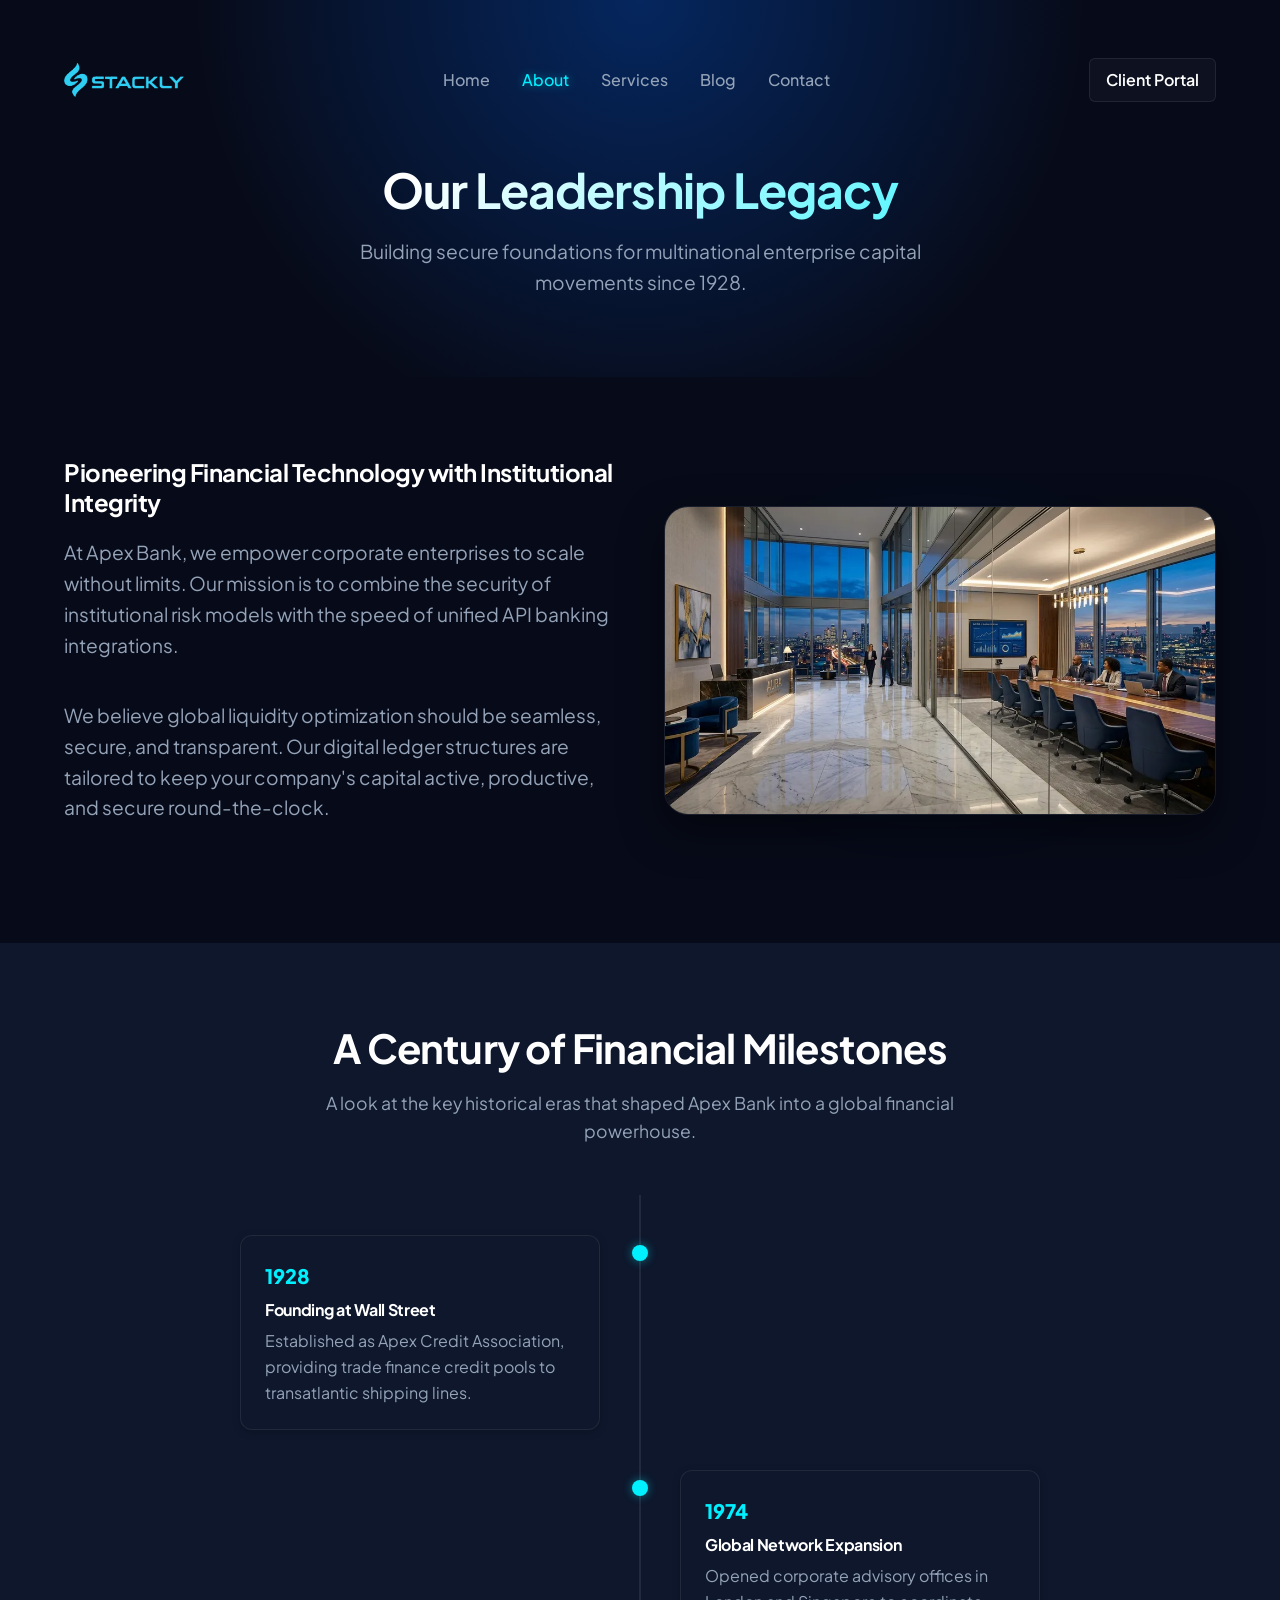
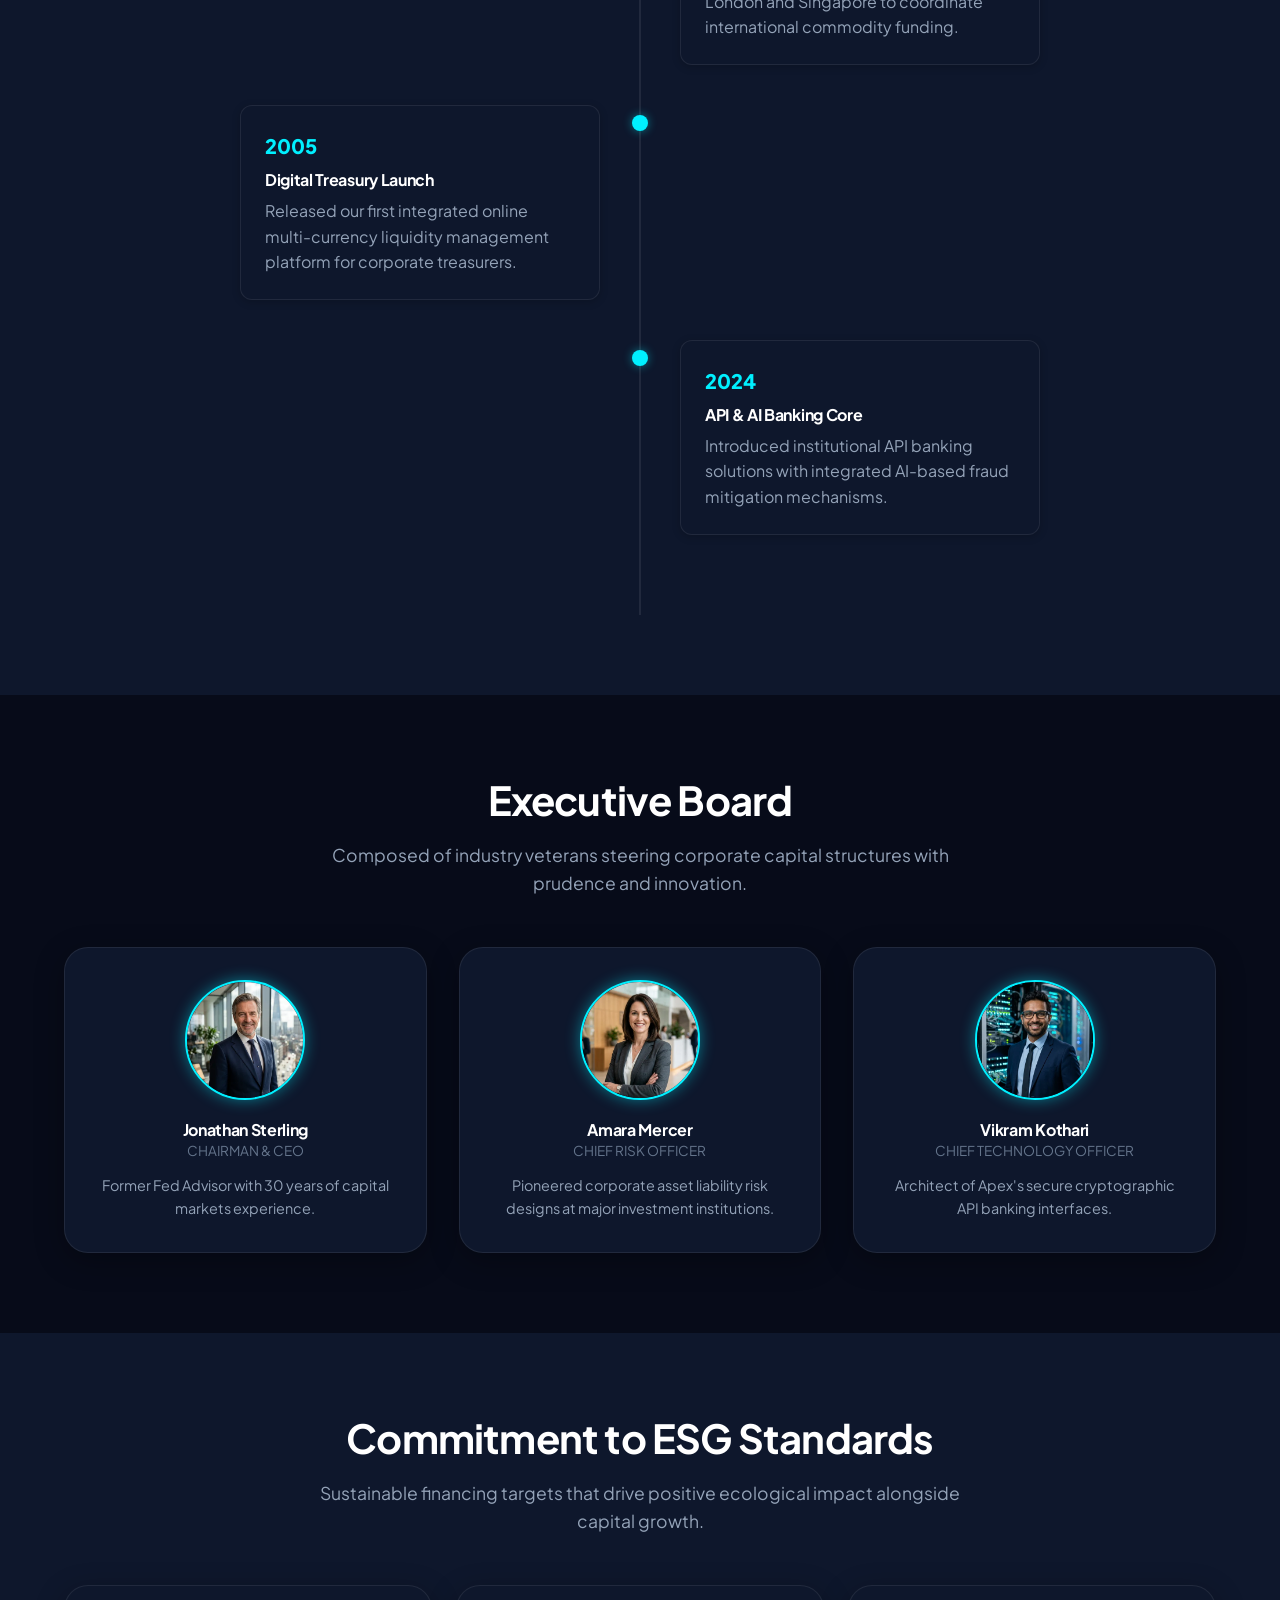
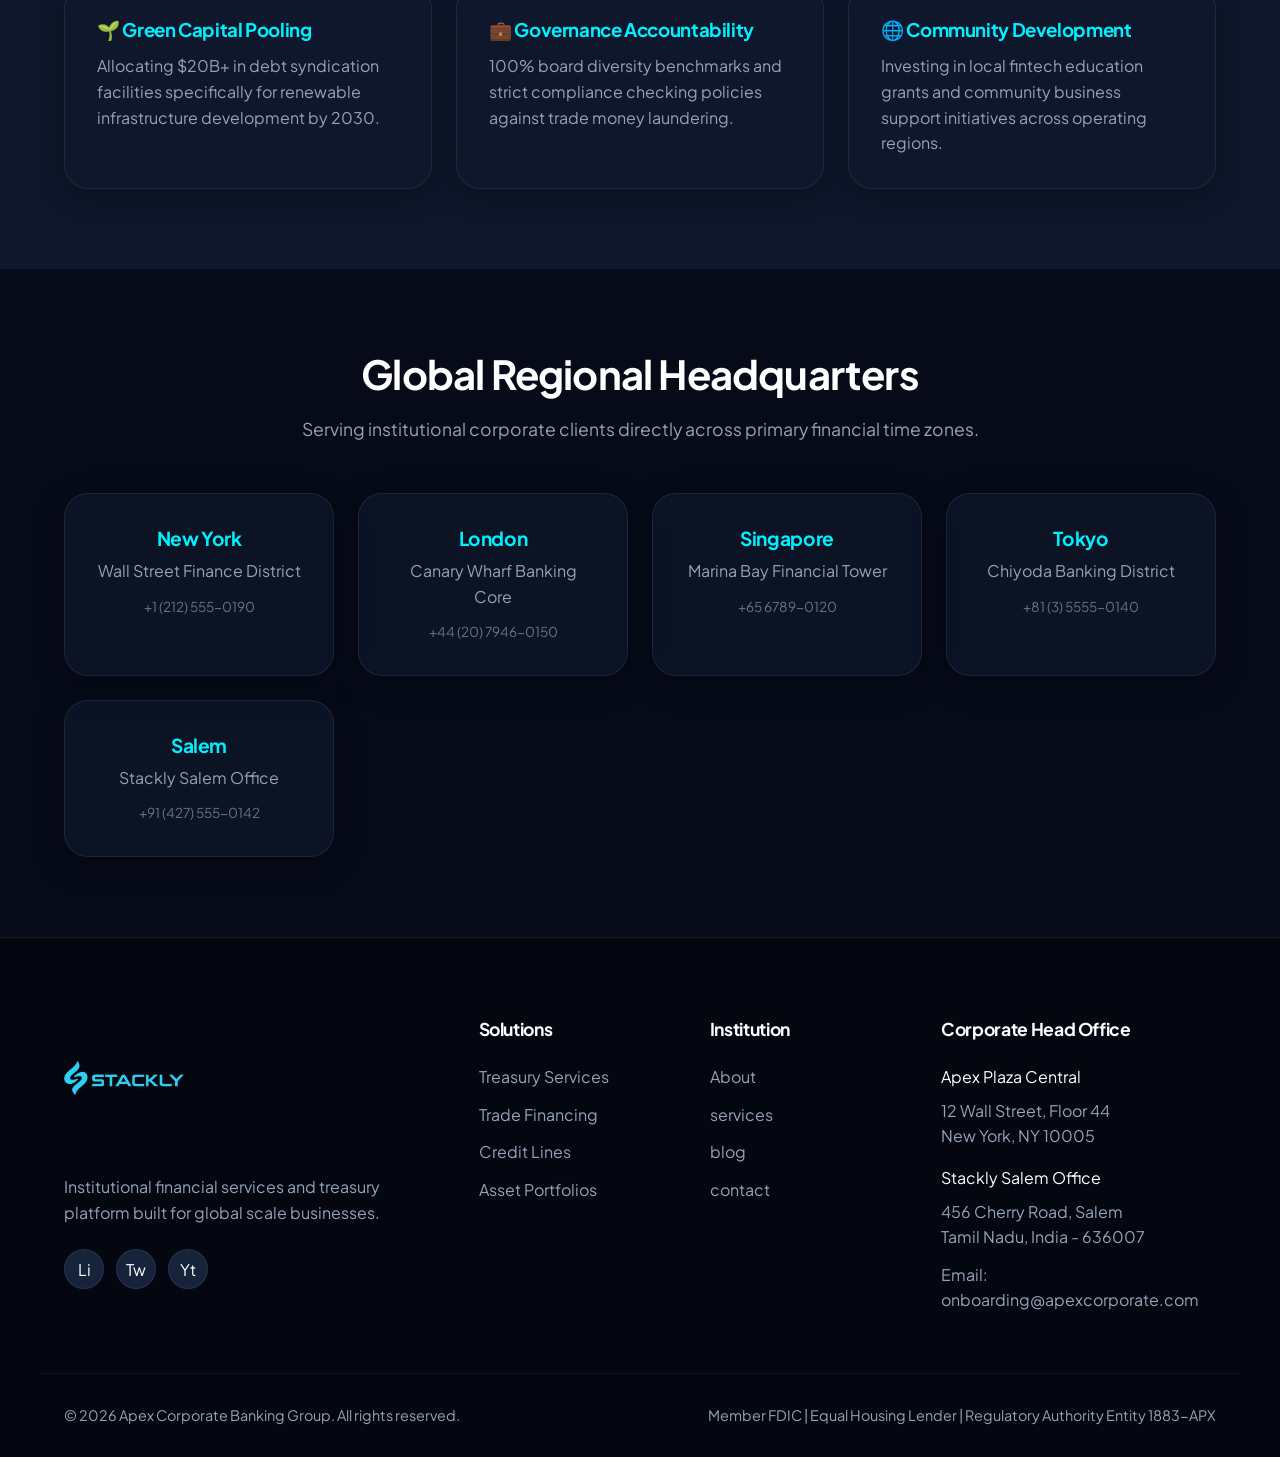
==== about.html @ f7f52f75 "Add files via upload" ====
<!DOCTYPE html>
<html lang="en">
<head>
  <meta charset="UTF-8">
  <meta name="viewport" content="width=device-width, initial-scale=1.0">
  <title>About Us | stackly Corporate Bank</title>
  <meta name="description" content="Learn about the leadership legacy, corporate values, global presence, and ESG initiatives of Apex Corporate Bank.">
  <link rel="stylesheet" href="style.css">
</head>
<body>

  <!-- Preloader Screen -->
  <div id="preloader" class="preloader">
    <div class="preloader-content">
      <img src="assets/logo.webp" alt="Apex Bank Logo" class="preloader-logo">
      <div class="preloader-spinner"></div>
    </div>
  </div>

  <!-- SECTION 1: Sticky Navigation -->
  <header class="header">
    <div class="container nav-wrapper">
      <a href="index.html" class="logo">
        <img src="assets/logo.webp" alt="Apex Bank Logo" class="logo-img">
      </a>
      
      <nav class="nav-links">
        <a href="index.html">Home</a>
        <a href="about.html" class="active">About</a>
        <a href="services.html">Services</a>
        <a href="blog.html">Blog</a>
        <a href="contact.html">Contact</a>
        <a href="login.html" class="mobile-client-portal">Client Portal</a>
      </nav>

      <div class="nav-actions">
        <a href="login.html" class="btn btn-secondary" style="padding: 8px 16px; border-radius: var(--radius-sm);">Client Portal</a>
        <div class="menu-toggle" id="mobile-toggle">
          <span></span>
          <span></span>
          <span></span>
        </div>
      </div>
    </div>
  </header>

  <!-- SECTION 2: Subpage Hero -->
  <section class="subpage-hero">
    <div class="container">
      <h1 class="gradient-text">Our Leadership Legacy</h1>
      <p>Building secure foundations for multinational enterprise capital movements since 1928.</p>
    </div>
  </section>

  <!-- SECTION 3: Mission & Vision -->
  <section class="section" id="about-mission">
    <div class="container hero-grid">
      <div class="hero-content">
        <h2>Pioneering Financial Technology with Institutional Integrity</h2>
        <p style="margin-top: 20px; color:var(--text-secondary)">At Apex Bank, we empower corporate enterprises to scale without limits. Our mission is to combine the security of institutional risk models with the speed of unified API banking integrations.</p>
        <p style="margin-top: 16px; color:var(--text-secondary)">We believe global liquidity optimization should be seamless, secure, and transparent. Our digital ledger structures are tailored to keep your company's capital active, productive, and secure round-the-clock.</p>
      </div>
      <div class="hero-image-wrapper">
        <img src="assets/images/office_hq.webp" alt="Executive corporate meeting room" width="600" height="337">
      </div>
    </div>
  </section>

  <!-- SECTION 4: Milestones Timeline -->
  <section class="section section-dark" id="about-timeline">
    <div class="container">
      <div class="section-header">
        <h2>A Century of Financial Milestones</h2>
        <p>A look at the key historical eras that shaped Apex Bank into a global financial powerhouse.</p>
      </div>
      <div class="timeline">
        <div class="timeline-item">
          <div class="timeline-dot"></div>
          <div class="timeline-card">
            <div class="timeline-year">1928</div>
            <h4>Founding at Wall Street</h4>
            <p style="color:var(--text-secondary); margin-top:8px;">Established as Apex Credit Association, providing trade finance credit pools to transatlantic shipping lines.</p>
          </div>
        </div>
        
        <div class="timeline-item">
          <div class="timeline-dot"></div>
          <div class="timeline-card">
            <div class="timeline-year">1974</div>
            <h4>Global Network Expansion</h4>
            <p style="color:var(--text-secondary); margin-top:8px;">Opened corporate advisory offices in London and Singapore to coordinate international commodity funding.</p>
          </div>
        </div>

        <div class="timeline-item">
          <div class="timeline-dot"></div>
          <div class="timeline-card">
            <div class="timeline-year">2005</div>
            <h4>Digital Treasury Launch</h4>
            <p style="color:var(--text-secondary); margin-top:8px;">Released our first integrated online multi-currency liquidity management platform for corporate treasurers.</p>
          </div>
        </div>

        <div class="timeline-item">
          <div class="timeline-dot"></div>
          <div class="timeline-card">
            <div class="timeline-year">2024</div>
            <h4>API & AI Banking Core</h4>
            <p style="color:var(--text-secondary); margin-top:8px;">Introduced institutional API banking solutions with integrated AI-based fraud mitigation mechanisms.</p>
          </div>
        </div>
      </div>
    </div>
  </section>

  <!-- SECTION 5: Executive Leadership Team Board -->
  <section class="section" id="about-board">
    <div class="container">
      <div class="section-header">
        <h2>Executive Board</h2>
        <p>Composed of industry veterans steering corporate capital structures with prudence and innovation.</p>
      </div>
      <div class="team-grid">
        <div class="card team-card">
          <img src="assets/images/team_js.webp" alt="Jonathan Sterling" class="team-photo">
          <h4 style="margin-top:12px;">Jonathan Sterling</h4>
          <p style="font-size:0.85rem; color:var(--text-muted); text-transform:uppercase;">Chairman & CEO</p>
          <p style="color:var(--text-secondary); font-size:0.9rem; margin-top:12px;">Former Fed Advisor with 30 years of capital markets experience.</p>
        </div>
        <div class="card team-card">
          <img src="assets/images/team_am.webp" alt="Amara Mercer" class="team-photo">
          <h4 style="margin-top:12px;">Amara Mercer</h4>
          <p style="font-size:0.85rem; color:var(--text-muted); text-transform:uppercase;">Chief Risk Officer</p>
          <p style="color:var(--text-secondary); font-size:0.9rem; margin-top:12px;">Pioneered corporate asset liability risk designs at major investment institutions.</p>
        </div>
        <div class="card team-card">
          <img src="assets/images/team_vk.webp" alt="Vikram Kothari" class="team-photo">
          <h4 style="margin-top:12px;">Vikram Kothari</h4>
          <p style="font-size:0.85rem; color:var(--text-muted); text-transform:uppercase;">Chief Technology Officer</p>
          <p style="color:var(--text-secondary); font-size:0.9rem; margin-top:12px;">Architect of Apex's secure cryptographic API banking interfaces.</p>
        </div>
      </div>
    </div>
  </section>

  <!-- SECTION 6: Environmental, Social, and Governance Commitment -->
  <section class="section section-dark" id="about-esg">
    <div class="container">
      <div class="section-header">
        <h2>Commitment to ESG Standards</h2>
        <p>Sustainable financing targets that drive positive ecological impact alongside capital growth.</p>
      </div>
      <div class="services-grid">
        <div class="card">
          <h3 style="margin-bottom:12px; color:var(--primary);">🌱 Green Capital Pooling</h3>
          <p style="color:var(--text-secondary)">Allocating $20B+ in debt syndication facilities specifically for renewable infrastructure development by 2030.</p>
        </div>
        <div class="card">
          <h3 style="margin-bottom:12px; color:var(--primary);">💼 Governance Accountability</h3>
          <p style="color:var(--text-secondary)">100% board diversity benchmarks and strict compliance checking policies against trade money laundering.</p>
        </div>
        <div class="card">
          <h3 style="margin-bottom:12px; color:var(--primary);">🌐 Community Development</h3>
          <p style="color:var(--text-secondary)">Investing in local fintech education grants and community business support initiatives across operating regions.</p>
        </div>
      </div>
    </div>
  </section>

  <!-- SECTION 7: Global Office Locations -->
  <section class="section" id="about-presence">
    <div class="container">
      <div class="section-header">
        <h2>Global Regional Headquarters</h2>
        <p>Serving institutional corporate clients directly across primary financial time zones.</p>
      </div>
      <div class="services-grid" style="grid-template-columns: repeat(auto-fit, minmax(220px, 1fr));">
        <div class="card glass" style="text-align:center;">
          <h4 style="color:var(--primary); font-size:1.2rem; margin-bottom:8px;">New York</h4>
          <p style="color:var(--text-secondary)">Wall Street Finance District</p>
          <p style="font-size:0.85rem; color:var(--text-muted); margin-top:12px;">+1 (212) 555-0190</p>
        </div>
        <div class="card glass" style="text-align:center;">
          <h4 style="color:var(--primary); font-size:1.2rem; margin-bottom:8px;">London</h4>
          <p style="color:var(--text-secondary)">Canary Wharf Banking Core</p>
          <p style="font-size:0.85rem; color:var(--text-muted); margin-top:12px;">+44 (20) 7946-0150</p>
        </div>
        <div class="card glass" style="text-align:center;">
          <h4 style="color:var(--primary); font-size:1.2rem; margin-bottom:8px;">Singapore</h4>
          <p style="color:var(--text-secondary)">Marina Bay Financial Tower</p>
          <p style="font-size:0.85rem; color:var(--text-muted); margin-top:12px;">+65 6789-0120</p>
        </div>
        <div class="card glass" style="text-align:center;">
          <h4 style="color:var(--primary); font-size:1.2rem; margin-bottom:8px;">Tokyo</h4>
          <p style="color:var(--text-secondary)">Chiyoda Banking District</p>
          <p style="font-size:0.85rem; color:var(--text-muted); margin-top:12px;">+81 (3) 5555-0140</p>
        </div>
        <div class="card glass" style="text-align:center;">
          <h4 style="color:var(--primary); font-size:1.2rem; margin-bottom:8px;">Salem</h4>
          <p style="color:var(--text-secondary)">Stackly Salem Office</p>
          <p style="font-size:0.85rem; color:var(--text-muted); margin-top:12px;">+91 (427) 555-0142</p>
        </div>
      </div>
    </div>
  </section>

  <!-- SECTION 8: Global Footer -->
  <footer class="footer">
    <div class="container footer-grid">
      <div class="footer-col">
        <a href="index.html" class="logo" style="margin-bottom: 20px; display: inline-flex;">
          <img src="assets/logo.webp" alt="Apex Bank Logo" class="logo-img">
        </a>
        <p class="footer-desc">Institutional financial services and treasury platform built for global scale businesses.</p>
        <div class="social-links">
          <a href="404.html" class="social-icon">Li</a>
          <a href="404.html" class="social-icon">Tw</a>
          <a href="404.html" class="social-icon">Yt</a>
        </div>
      </div>
      <div class="footer-col">
        <h4>Solutions</h4>
        <ul>
          <li><a href="404.html">Treasury Services</a></li>
          <li><a href="404.html">Trade Financing</a></li>
          <li><a href="404.html">Credit Lines</a></li>
          <li><a href="404.html">Asset Portfolios</a></li>
        </ul>
      </div>
      <div class="footer-col">
        <h4>Institution</h4>
        <ul>
          <li><a href="about.html">About </a></li>
          <li><a href="services.html">services</a></li>
          <li><a href="blog.html">blog</a></li>
          <li><a href="contact.html">contact</a></li>
        </ul>
      </div>
      <div class="footer-col">
        <h4>Corporate Head Office</h4>
        <p style="color:var(--text-primary); margin-bottom: 8px;">Apex Plaza Central</p>
        <p>12 Wall Street, Floor 44<br>New York, NY 10005</p>
        <p style="color:var(--text-primary); margin-top: 16px; margin-bottom: 8px;">Stackly Salem Office</p>
        <p>456 Cherry Road, Salem<br>Tamil Nadu, India - 636007</p>
        <p style="margin-top: 12px;">Email: onboarding@apexcorporate.com</p>
      </div>
    </div>
    <div class="container footer-bottom">
      <p>&copy; 2026 Apex Corporate Banking Group. All rights reserved.</p>
      <p>Member FDIC | Equal Housing Lender | Regulatory Authority Entity 1883-APX</p>
    </div>
  </footer>

  <script src="main.js"></script>
  <!-- Preloader Script -->
  <script>
    window.addEventListener('load', () => {
      setTimeout(() => {
        const preloader = document.getElementById('preloader');
        if (preloader) {
          preloader.classList.add('fade-out');
        }
      }, 1500);
    });
  </script>
</body>
</html>
---- style.css ----
@import url('https://fonts.googleapis.com/css2?family=Plus+Jakarta+Sans:wght@300;400;500;600;700;800&display=swap');

/* --- CSS Variables & Design Tokens --- */
:root {
  --bg-primary: #070b19;
  --bg-secondary: #0e172c;
  --bg-tertiary: #17223b;
  --primary: #00f0ff;
  --primary-glow: rgba(0, 240, 255, 0.45);
  --secondary: #0066ff;
  --secondary-glow: rgba(0, 102, 255, 0.3);
  --accent: #10b981; /* Emerald Green */
  --accent-red: #ef4444;
  --text-primary: #ffffff;
  --text-secondary: #94a3b8;
  --text-muted: #64748b;
  --glass-bg: rgba(14, 23, 44, 0.7);
  --glass-border: rgba(255, 255, 255, 0.08);
  --font-main: 'Plus Jakarta Sans', -apple-system, BlinkMacSystemFont, "Segoe UI", Roboto, sans-serif;
  --transition: all 0.3s cubic-bezier(0.4, 0, 0.2, 1);
  --shadow-sm: 0 2px 8px rgba(0,0,0,0.2);
  --shadow-md: 0 8px 30px rgba(0,0,0,0.3);
  --shadow-lg: 0 16px 40px rgba(0,0,0,0.5);
  --radius-sm: 6px;
  --radius-md: 12px;
  --radius-lg: 24px;
}

/* --- Base Styles & Reset --- */
* {
  margin: 0;
  padding: 0;
  box-sizing: border-box;
}

html {
  scroll-behavior: smooth;
  font-size: 16px;
  overflow-x: hidden;
  width: 100%;
}

body {
  font-family: var(--font-main);
  background-color: var(--bg-primary);
  color: var(--text-primary);
  line-height: 1.6;
  overflow-x: hidden;
  width: 100%;
}

a {
  color: inherit;
  text-decoration: none;
  transition: var(--transition);
}

button, input, select, textarea {
  font-family: inherit;
  font-size: inherit;
  border: none;
  outline: none;
  background: transparent;
}

img {
  max-width: 100%;
  height: auto;
  display: block;
}

/* --- Typography --- */
h1, h2, h3, h4, h5, h6 {
  font-weight: 700;
  line-height: 1.25;
  letter-spacing: -0.02em;
}

.gradient-text {
  background: linear-gradient(135deg, #ffffff 30%, var(--primary) 100%);
  -webkit-background-clip: text;
  -webkit-text-fill-color: transparent;
  background-clip: text;
}

.gradient-text-accent {
  background: linear-gradient(135deg, var(--primary) 0%, var(--secondary) 100%);
  -webkit-background-clip: text;
  -webkit-text-fill-color: transparent;
  background-clip: text;
}

/* --- Utility Classes --- */
.container {
  width: 100%;
  max-width: 1200px;
  margin: 0 auto;
  padding: 0 24px;
}

.section {
  padding: 80px 0;
  position: relative;
}

.section-dark {
  background-color: var(--bg-secondary);
}

.section-header {
  text-align: center;
  max-width: 700px;
  margin: 0 auto 50px auto;
}

.section-header h2 {
  font-size: 2.5rem;
  margin-bottom: 16px;
}

.section-header p {
  color: var(--text-secondary);
  font-size: 1.1rem;
}

.btn {
  display: inline-flex;
  align-items: center;
  justify-content: center;
  padding: 14px 28px;
  border-radius: var(--radius-md);
  font-weight: 600;
  cursor: pointer;
  transition: var(--transition);
  gap: 8px;
}

.btn-primary {
  background: linear-gradient(135deg, var(--primary) 0%, var(--secondary) 100%);
  color: #000000;
  font-weight: 700;
  box-shadow: 0 4px 20px var(--secondary-glow);
}

.btn-primary:hover {
  transform: translateY(-2px);
  box-shadow: 0 6px 25px var(--primary-glow);
  color: #000000;
}

.btn-secondary {
  border: 1px solid var(--glass-border);
  background-color: rgba(255,255,255,0.03);
  color: var(--text-primary);
}

.btn-secondary:hover {
  background-color: rgba(255,255,255,0.08);
  border-color: var(--primary);
  transform: translateY(-2px);
}

.card {
  background-color: var(--bg-secondary);
  border: 1px solid var(--glass-border);
  border-radius: var(--radius-lg);
  padding: 32px;
  box-shadow: var(--shadow-md);
  transition: var(--transition);
}

.card:hover {
  transform: translateY(-5px);
  border-color: rgba(0, 240, 255, 0.3);
  box-shadow: 0 12px 40px rgba(0, 240, 255, 0.05);
}

/* Glassmorphism block */
.glass {
  background: var(--glass-bg);
  backdrop-filter: blur(12px);
  -webkit-backdrop-filter: blur(12px);
  border: 1px solid var(--glass-border);
}

/* --- Header / Navigation --- */
.header {
  position: fixed;
  top: 0;
  left: 0;
  width: 100%;
  z-index: 1000;
  transition: var(--transition);
  padding: 20px 0;
}

.header.scrolled {
  padding: 12px 0;
  background: rgba(7, 11, 25, 0.85);
  backdrop-filter: blur(12px);
  -webkit-backdrop-filter: blur(12px);
  border-bottom: 1px solid var(--glass-border);
}

.header.scrolled .logo-img {
  width: 80px;
  height: 80px;
}

.nav-wrapper {
  display: flex;
  justify-content: space-between;
  align-items: center;
}

.logo {
  display: flex;
  align-items: center;
  gap: 8px;
  font-size: 1.5rem;
  font-weight: 800;
  color: var(--text-primary);
}

.logo span {
  color: var(--primary);
}

.logo-img {
  width: 120px;
  height: 120px;
  object-fit: contain;
  border-radius: 6px;
  transition: var(--transition);
}

.logo-icon {
  width: 32px;
  height: 32px;
  background: linear-gradient(135deg, var(--primary) 0%, var(--secondary) 100%);
  border-radius: 8px;
  position: relative;
}

.logo-icon::after {
  content: '';
  position: absolute;
  top: 8px;
  left: 8px;
  width: 16px;
  height: 16px;
  background-color: var(--bg-primary);
  border-radius: 4px;
}

.nav-links {
  display: flex;
  align-items: center;
  gap: 32px;
  list-style: none;
}

.nav-links a {
  font-weight: 500;
  color: var(--text-secondary);
}

.nav-links a:hover,
.nav-links a.active {
  color: var(--primary);
  text-shadow: 0 0 10px var(--primary-glow);
}

.nav-actions {
  display: flex;
  align-items: center;
  gap: 16px;
}

/* Mobile Menu Toggle */
.menu-toggle {
  display: none;
  flex-direction: column;
  gap: 6px;
  cursor: pointer;
  z-index: 1010;
}

.menu-toggle span {
  display: block;
  width: 28px;
  height: 2px;
  background-color: var(--text-primary);
  transition: var(--transition);
}

/* --- Hero Section --- */
.hero {
  min-height: 100vh;
  display: flex;
  align-items: center;
  padding-top: 120px;
  overflow: hidden;
}

.hero-grid {
  display: grid;
  grid-template-columns: 1fr 1fr;
  align-items: center;
  gap: 48px;
}

.hero-content h1 {
  font-size: 3.5rem;
  margin-bottom: 24px;
}

.hero-content p {
  font-size: 1.2rem;
  color: var(--text-secondary);
  margin-bottom: 40px;
}

.hero-actions {
  display: flex;
  gap: 16px;
}

.hero-image-wrapper {
  position: relative;
}

.hero-image-wrapper img {
  border-radius: var(--radius-lg);
  border: 1px solid var(--glass-border);
  box-shadow: var(--shadow-lg);
}

.hero-image-wrapper::before {
  content: '';
  position: absolute;
  width: 80%;
  height: 80%;
  background: radial-gradient(circle, var(--secondary-glow) 0%, transparent 70%);
  top: 10%;
  left: 10%;
  z-index: -1;
  filter: blur(40px);
}

/* --- Feature Grid / Sections --- */
.services-grid {
  display: grid;
  grid-template-columns: repeat(auto-fit, minmax(280px, 1fr));
  gap: 24px;
}

.service-card-icon {
  width: 56px;
  height: 56px;
  border-radius: var(--radius-md);
  background-color: rgba(0, 240, 255, 0.1);
  border: 1px solid rgba(0, 240, 255, 0.2);
  display: flex;
  align-items: center;
  justify-content: center;
  color: var(--primary);
  margin-bottom: 24px;
  font-size: 1.5rem;
}

.service-card h3 {
  font-size: 1.25rem;
  margin-bottom: 12px;
}

.service-card p {
  color: var(--text-secondary);
}

/* Stats Section */
.stats-grid {
  display: grid;
  grid-template-columns: repeat(4, 1fr);
  gap: 24px;
  text-align: center;
}

.stat-number {
  font-size: 3rem;
  font-weight: 800;
  color: var(--primary);
  margin-bottom: 8px;
  text-shadow: 0 0 20px var(--primary-glow);
}

.stat-label {
  color: var(--text-secondary);
  font-weight: 500;
}

/* Calculator Widget */
.calc-card {
  max-width: 600px;
  margin: 0 auto;
}

.calc-group {
  margin-bottom: 24px;
}

.calc-group label {
  display: block;
  margin-bottom: 8px;
  font-weight: 600;
  color: var(--text-secondary);
}

.calc-slider {
  width: 100%;
  height: 6px;
  background-color: var(--bg-tertiary);
  border-radius: 3px;
  outline: none;
  -webkit-appearance: none;
  accent-color: var(--primary);
}

.calc-input-row {
  display: flex;
  justify-content: space-between;
  align-items: center;
  margin-top: 10px;
}

.calc-val-box {
  background-color: var(--bg-tertiary);
  padding: 8px 16px;
  border-radius: var(--radius-sm);
  font-weight: 700;
  color: var(--primary);
  border: 1px solid var(--glass-border);
}

.calc-results {
  display: grid;
  grid-template-columns: 1fr 1fr;
  gap: 16px;
  background-color: var(--bg-tertiary);
  padding: 24px;
  border-radius: var(--radius-md);
  margin-top: 32px;
  border: 1px solid var(--glass-border);
}

.calc-res-title {
  color: var(--text-secondary);
  font-size: 0.9rem;
  margin-bottom: 4px;
}

.calc-res-value {
  font-size: 1.5rem;
  font-weight: 800;
  color: var(--accent);
}

/* FAQ Accordion */
.faq-list {
  max-width: 800px;
  margin: 0 auto;
  display: flex;
  flex-direction: column;
  gap: 16px;
}

.faq-item {
  border-radius: var(--radius-md);
  overflow: hidden;
}

.faq-question {
  display: flex;
  justify-content: space-between;
  align-items: center;
  padding: 24px;
  font-weight: 600;
  cursor: pointer;
  user-select: none;
}

.faq-answer {
  max-height: 0;
  overflow: hidden;
  transition: var(--transition);
  background-color: rgba(255, 255, 255, 0.01);
  padding: 0 24px;
}

.faq-answer p {
  padding-bottom: 24px;
  color: var(--text-secondary);
}

.faq-item.active .faq-question {
  color: var(--primary);
}

.faq-item.active .faq-answer {
  max-height: 200px; /* height limits handled cleanly */
}

.faq-icon {
  transition: var(--transition);
}

.faq-item.active .faq-icon {
  transform: rotate(180deg);
}

/* --- Timeline Section --- */
.timeline {
  position: relative;
  max-width: 800px;
  margin: 0 auto;
  padding: 40px 0;
}

.timeline::before {
  content: '';
  position: absolute;
  width: 2px;
  height: 100%;
  background: var(--glass-border);
  left: 50%;
  top: 0;
  transform: translateX(-50%);
}

.timeline-item {
  margin-bottom: 40px;
  position: relative;
  width: 50%;
  padding-right: 40px;
}

.timeline-item:nth-child(even) {
  left: 50%;
  padding-right: 0;
  padding-left: 40px;
}

.timeline-dot {
  width: 16px;
  height: 16px;
  border-radius: 50%;
  background: var(--primary);
  box-shadow: 0 0 10px var(--primary-glow);
  position: absolute;
  right: -8px;
  top: 10px;
  z-index: 2;
}

.timeline-item:nth-child(even) .timeline-dot {
  left: -8px;
  right: auto;
}

.timeline-card {
  background: var(--bg-secondary);
  border: 1px solid var(--glass-border);
  border-radius: var(--radius-md);
  padding: 24px;
  box-shadow: var(--shadow-sm);
}

.timeline-year {
  color: var(--primary);
  font-weight: 800;
  font-size: 1.25rem;
  margin-bottom: 8px;
}

/* --- Team & Partners --- */
.team-grid {
  display: grid;
  grid-template-columns: repeat(auto-fit, minmax(250px, 1fr));
  gap: 32px;
}

.team-card {
  text-align: center;
}

.team-photo {
  width: 120px;
  height: 120px;
  border-radius: 50%;
  margin: 0 auto 20px auto;
  border: 2px solid var(--primary);
  box-shadow: 0 0 15px var(--primary-glow);
  background-color: var(--bg-tertiary);
  display: flex;
  align-items: center;
  justify-content: center;
  font-size: 2rem;
  font-weight: 700;
  object-fit: cover;
}

/* Partner Grid */
.partner-grid {
  display: grid;
  grid-template-columns: repeat(auto-fit, minmax(180px, 1fr));
  gap: 32px;
  align-items: center;
  justify-items: center;
}

.partner-logo {
  font-size: 1.5rem;
  font-weight: 800;
  color: var(--text-muted);
  opacity: 0.6;
  transition: var(--transition);
}

.partner-logo:hover {
  opacity: 1;
  color: var(--primary);
  text-shadow: 0 0 10px var(--primary-glow);
}

/* --- Subpages Specific --- */
.subpage-hero {
  padding: 160px 0 80px 0;
  text-align: center;
  background: radial-gradient(circle at top, var(--secondary-glow) 0%, transparent 60%);
}

.subpage-hero h1 {
  font-size: 3rem;
  margin-bottom: 16px;
}

.subpage-hero p {
  color: var(--text-secondary);
  font-size: 1.2rem;
  max-width: 600px;
  margin: 0 auto;
}

/* Blog layouts */
.blog-filters {
  display: flex;
  justify-content: center;
  gap: 16px;
  margin-bottom: 40px;
  flex-wrap: wrap;
}

.filter-btn {
  padding: 10px 20px;
  border-radius: 30px;
  border: 1px solid var(--glass-border);
  color: var(--text-secondary);
  cursor: pointer;
  transition: var(--transition);
}

.filter-btn.active, .filter-btn:hover {
  background-color: var(--primary);
  color: #000000;
  border-color: var(--primary);
  font-weight: 600;
}

.blog-grid {
  display: grid;
  grid-template-columns: repeat(auto-fit, minmax(320px, 1fr));
  gap: 32px;
}

.blog-card-image {
  height: 200px;
  background-size: cover;
  background-position: center;
  border-top-left-radius: var(--radius-lg);
  border-top-right-radius: var(--radius-lg);
  margin: -32px -32px 24px -32px;
  border-bottom: 1px solid var(--glass-border);
}

.blog-card-meta {
  display: flex;
  gap: 16px;
  color: var(--text-muted);
  font-size: 0.85rem;
  margin-bottom: 12px;
}

.blog-card h3 {
  font-size: 1.4rem;
  margin-bottom: 12px;
  line-height: 1.3;
}

.blog-card p {
  color: var(--text-secondary);
  margin-bottom: 20px;
}

/* Form Styles */
.form-group {
  margin-bottom: 20px;
}

.form-group label {
  display: block;
  margin-bottom: 8px;
  font-weight: 600;
  color: var(--text-secondary);
}

.form-control {
  width: 100%;
  padding: 14px 20px;
  background-color: var(--bg-tertiary);
  border: 1px solid var(--glass-border);
  border-radius: var(--radius-md);
  color: var(--text-primary);
  transition: var(--transition);
}

.form-control:focus {
  border-color: var(--primary);
  box-shadow: 0 0 10px var(--primary-glow);
}

.form-row {
  display: grid;
  grid-template-columns: 1fr 1fr;
  gap: 20px;
}

/* Authentication Page Styles */
.auth-wrapper {
  min-height: 100vh;
  display: flex;
  align-items: center;
  justify-content: center;
  padding: 40px 20px;
  background: radial-gradient(circle at center, var(--secondary-glow) 0%, transparent 70%);
}

.auth-container {
  width: 100%;
  max-width: 480px;
}

.auth-logo {
  text-align: center;
  margin-bottom: 32px;
}

.auth-card {
  padding: 40px;
}

.auth-title {
  font-size: 1.8rem;
  text-align: center;
  margin-bottom: 8px;
}

.auth-subtitle {
  text-align: center;
  color: var(--text-secondary);
  margin-bottom: 32px;
}

.auth-footer {
  text-align: center;
  margin-top: 24px;
  color: var(--text-secondary);
}

.auth-footer a {
  color: var(--primary);
  font-weight: 600;
}

.role-selector {
  display: grid;
  grid-template-columns: 1fr 1fr;
  gap: 16px;
  margin-bottom: 24px;
}

.role-option {
  position: relative;
  cursor: pointer;
}

.role-option input {
  position: absolute;
  opacity: 0;
}

.role-box {
  border: 1px solid var(--glass-border);
  background-color: var(--bg-tertiary);
  padding: 16px;
  border-radius: var(--radius-md);
  text-align: center;
  font-weight: 600;
  transition: var(--transition);
  color: var(--text-secondary);
}

.role-option input:checked + .role-box {
  border-color: var(--primary);
  color: var(--primary);
  background-color: rgba(0, 240, 255, 0.05);
  box-shadow: 0 0 15px rgba(0, 240, 255, 0.15);
}

/* --- Footer --- */
.footer {
  background-color: #040710;
  border-top: 1px solid var(--glass-border);
  padding: 80px 0 30px 0;
  color: var(--text-secondary);
}

.footer-grid {
  display: grid;
  grid-template-columns: 2fr 1fr 1fr 1.5fr;
  gap: 48px;
  margin-bottom: 60px;
}

.footer-col h4 {
  color: var(--text-primary);
  font-size: 1.1rem;
  margin-bottom: 24px;
}

.footer-col ul {
  list-style: none;
  display: flex;
  flex-direction: column;
  gap: 12px;
}

.footer-col ul a:hover {
  color: var(--primary);
  padding-left: 4px;
}

.footer-desc {
  margin: 16px 0 24px 0;
  max-width: 320px;
}

.social-links {
  display: flex;
  gap: 12px;
}

.social-icon {
  width: 40px;
  height: 40px;
  border-radius: 50%;
  background-color: var(--bg-tertiary);
  border: 1px solid var(--glass-border);
  display: flex;
  align-items: center;
  justify-content: center;
  color: var(--text-primary);
}

.social-icon:hover {
  background-color: var(--primary);
  color: #000000;
  border-color: var(--primary);
}

.footer-bottom {
  border-top: 1px solid rgba(255,255,255,0.05);
  padding-top: 30px;
  display: flex;
  justify-content: space-between;
  align-items: center;
  font-size: 0.9rem;
}

/* --- Preloader --- */
.preloader {
  position: fixed;
  top: 0;
  left: 0;
  width: 100%;
  height: 100vh;
  background-color: var(--bg-primary);
  display: flex;
  justify-content: center;
  align-items: center;
  z-index: 9999;
  transition: opacity 0.5s ease, visibility 0.5s ease;
  opacity: 1;
  visibility: visible;
}

.preloader.fade-out {
  opacity: 0;
  visibility: hidden;
}

.preloader-content {
  display: flex;
  flex-direction: column;
  align-items: center;
  gap: 20px;
}

.preloader-logo {
  width: 120px;
  height: auto;
  animation: pulse-animation 1.5s infinite ease-in-out;
}

.preloader-spinner {
  width: 40px;
  height: 40px;
  border: 3px solid rgba(0, 240, 255, 0.1);
  border-radius: 50%;
  border-top-color: var(--primary);
  animation: spin-animation 1s linear infinite;
}

@keyframes spin-animation {
  to { transform: rotate(360deg); }
}

@keyframes pulse-animation {
  0%, 100% { transform: scale(1); opacity: 0.8; }
  50% { transform: scale(1.1); opacity: 1; }
}

/* Hide mobile client portal by default on desktop */
.mobile-client-portal {
  display: none;
}

/* --- Responsive Media Queries (Starting from 320px) --- */

/* 320px to 480px (Small Mobile) */
@media screen and (max-width: 480px) {
  html {
    font-size: 14px;
  }
  
  .container {
    padding: 0 16px;
  }
  
  .section {
    padding: 50px 0;
  }

  .section-header h2 {
    font-size: 1.8rem;
  }

  .hero {
    padding-top: 100px;
    min-height: auto;
  }

  .hero-grid {
    grid-template-columns: 1fr;
    gap: 32px;
  }

  .hero-content h1 {
    font-size: 1.8rem;
    text-align: center;
  }

  .hero-content p {
    font-size: 1.05rem;
    text-align: center;
    margin-bottom: 24px;
  }

  .hero-actions {
    flex-direction: column;
    width: 100%;
  }

  .hero-actions .btn {
    width: 100%;
  }

  .stats-grid {
    grid-template-columns: 1fr;
    gap: 20px;
  }

  .stat-number {
    font-size: 2.5rem;
  }

  .form-row {
    grid-template-columns: 1fr;
    gap: 0;
  }

  .calc-results {
    grid-template-columns: 1fr;
    gap: 16px;
    text-align: center;
  }

  .timeline::before {
    left: 20px;
  }

  .timeline-item {
    width: 100%;
    padding-left: 45px;
    padding-right: 0;
  }

  .timeline-item:nth-child(even) {
    left: 0;
    padding-left: 45px;
  }

  .timeline-dot {
    left: 12px;
    right: auto;
  }

  .footer-grid {
    grid-template-columns: 1fr;
    gap: 32px;
  }

  .footer-bottom {
    flex-direction: column;
    gap: 16px;
    text-align: center;
  }

  .auth-card {
    padding: 24px 16px;
  }
}

/* 481px to 768px (Tablets / Large Mobile) */
@media screen and (max-width: 768px) {
  /* Navigation Mobile Responsive Menu */
  .nav-links {
    position: fixed;
    top: 0;
    right: -100%;
    width: 280px;
    height: 100vh;
    background-color: var(--bg-secondary);
    border-left: 1px solid var(--glass-border);
    flex-direction: column;
    justify-content: center;
    gap: 30px;
    transition: var(--transition);
    z-index: 1005;
  }

  .nav-links.active {
    right: 0;
  }

  .menu-toggle {
    display: flex;
  }

  /* Hamburger transform when menu is active */
  .menu-toggle.active span:nth-child(1) {
    transform: rotate(45deg) translate(6px, 6px);
  }
  .menu-toggle.active span:nth-child(2) {
    opacity: 0;
  }
  .menu-toggle.active span:nth-child(3) {
    transform: rotate(-45deg) translate(5px, -5px);
  }

  .logo-img {
    width: 80px;
    height: 80px;
  }

  .nav-actions {
    margin-right: 0;
  }

  .nav-actions .btn {
    display: none;
  }

  .mobile-client-portal {
    display: inline-block;
    padding: 12px 24px;
    border-radius: var(--radius-sm);
    background: linear-gradient(135deg, var(--primary) 0%, var(--secondary) 100%);
    color: #000000 !important;
    font-weight: 700;
    text-align: center;
    box-shadow: 0 4px 15px var(--secondary-glow);
    margin-top: 10px;
  }

  .hero-grid {
    grid-template-columns: 1fr;
  }

  .hero-content {
    text-align: center;
  }

  .hero-actions {
    justify-content: center;
  }

  .stats-grid {
    grid-template-columns: repeat(2, 1fr);
  }

  .footer-grid {
    grid-template-columns: 1fr;
    gap: 40px;
    text-align: center;
  }

  .footer-col {
    display: flex;
    flex-direction: column;
    align-items: center;
  }

  .footer-col .logo {
    justify-content: center;
  }

  .social-links {
    justify-content: center;
  }
  
  .footer-bottom {
    flex-direction: column;
    gap: 16px;
    text-align: center;
  }
}

/* 769px to 1024px (Laptops / Small Desktop) */
@media screen and (max-width: 1024px) {
  .container {
    padding: 0 32px;
  }

  .hero-content h1 {
    font-size: 3rem;
  }
}
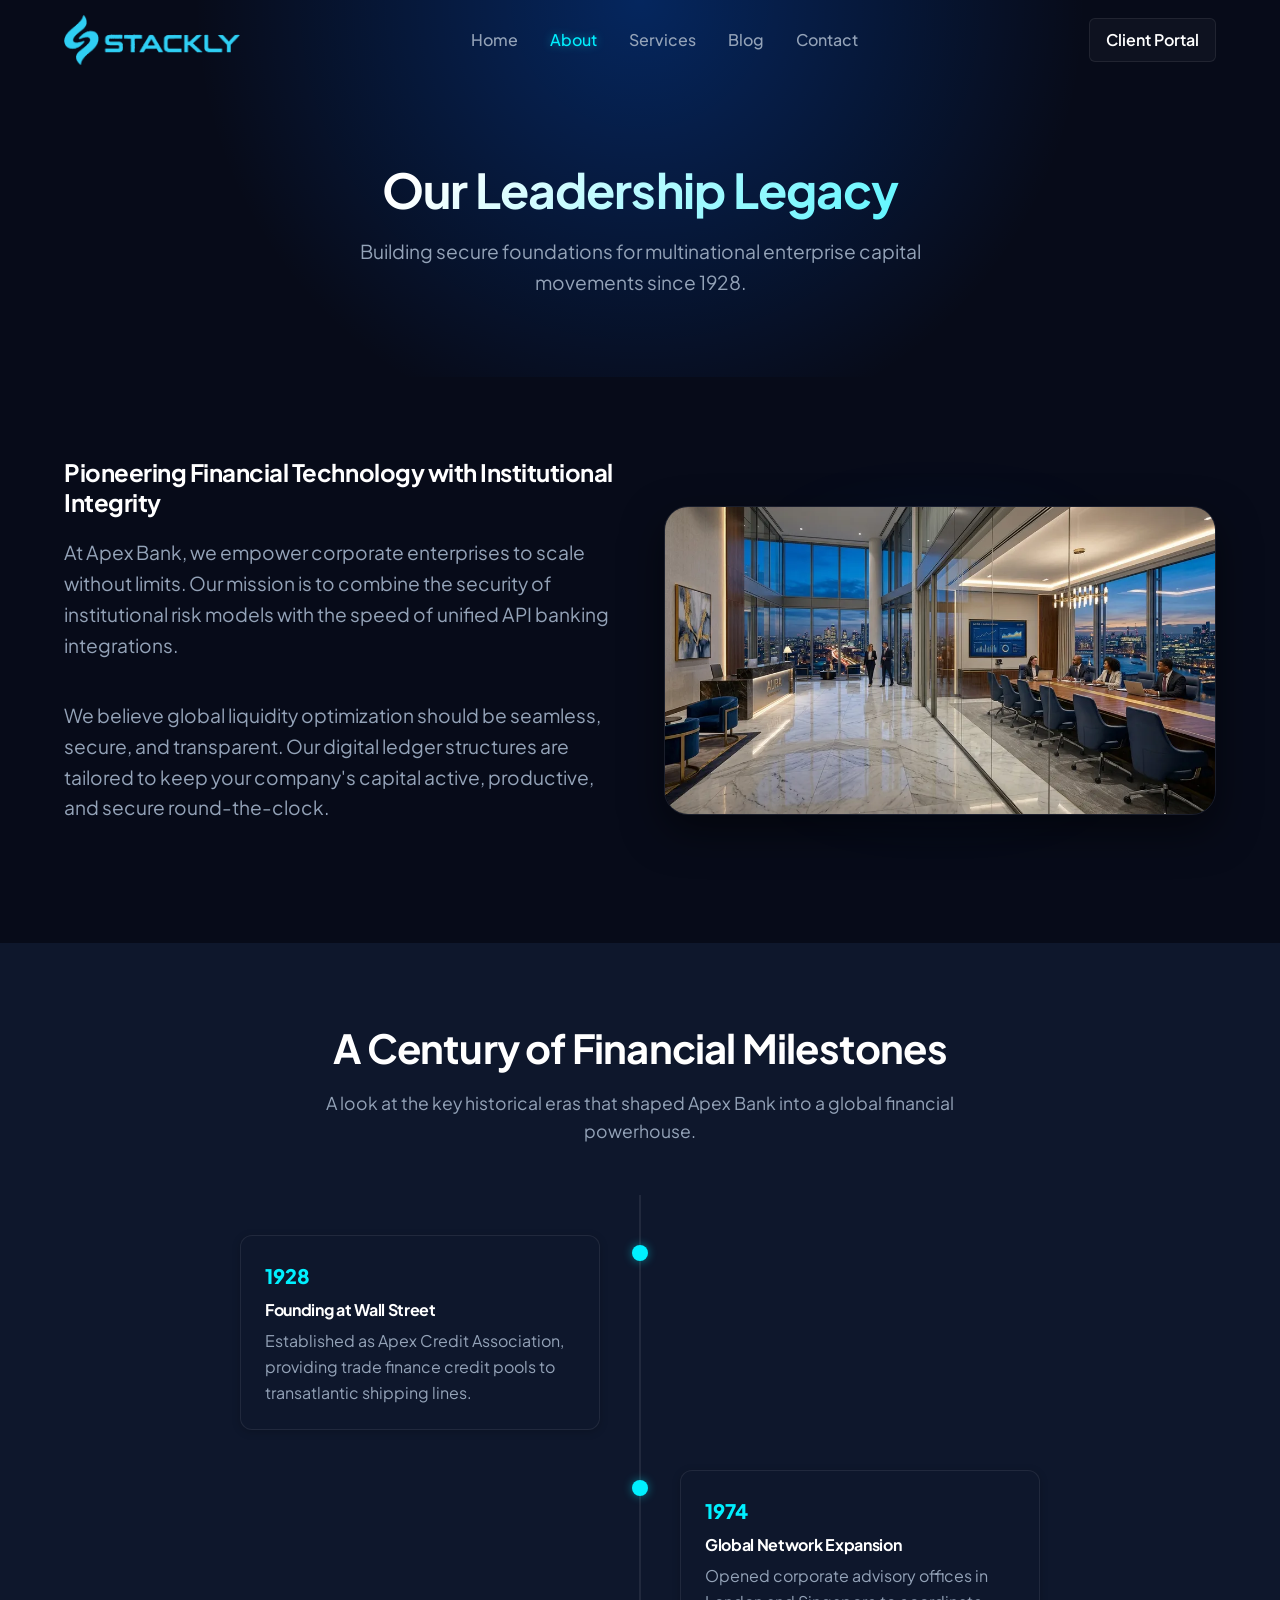
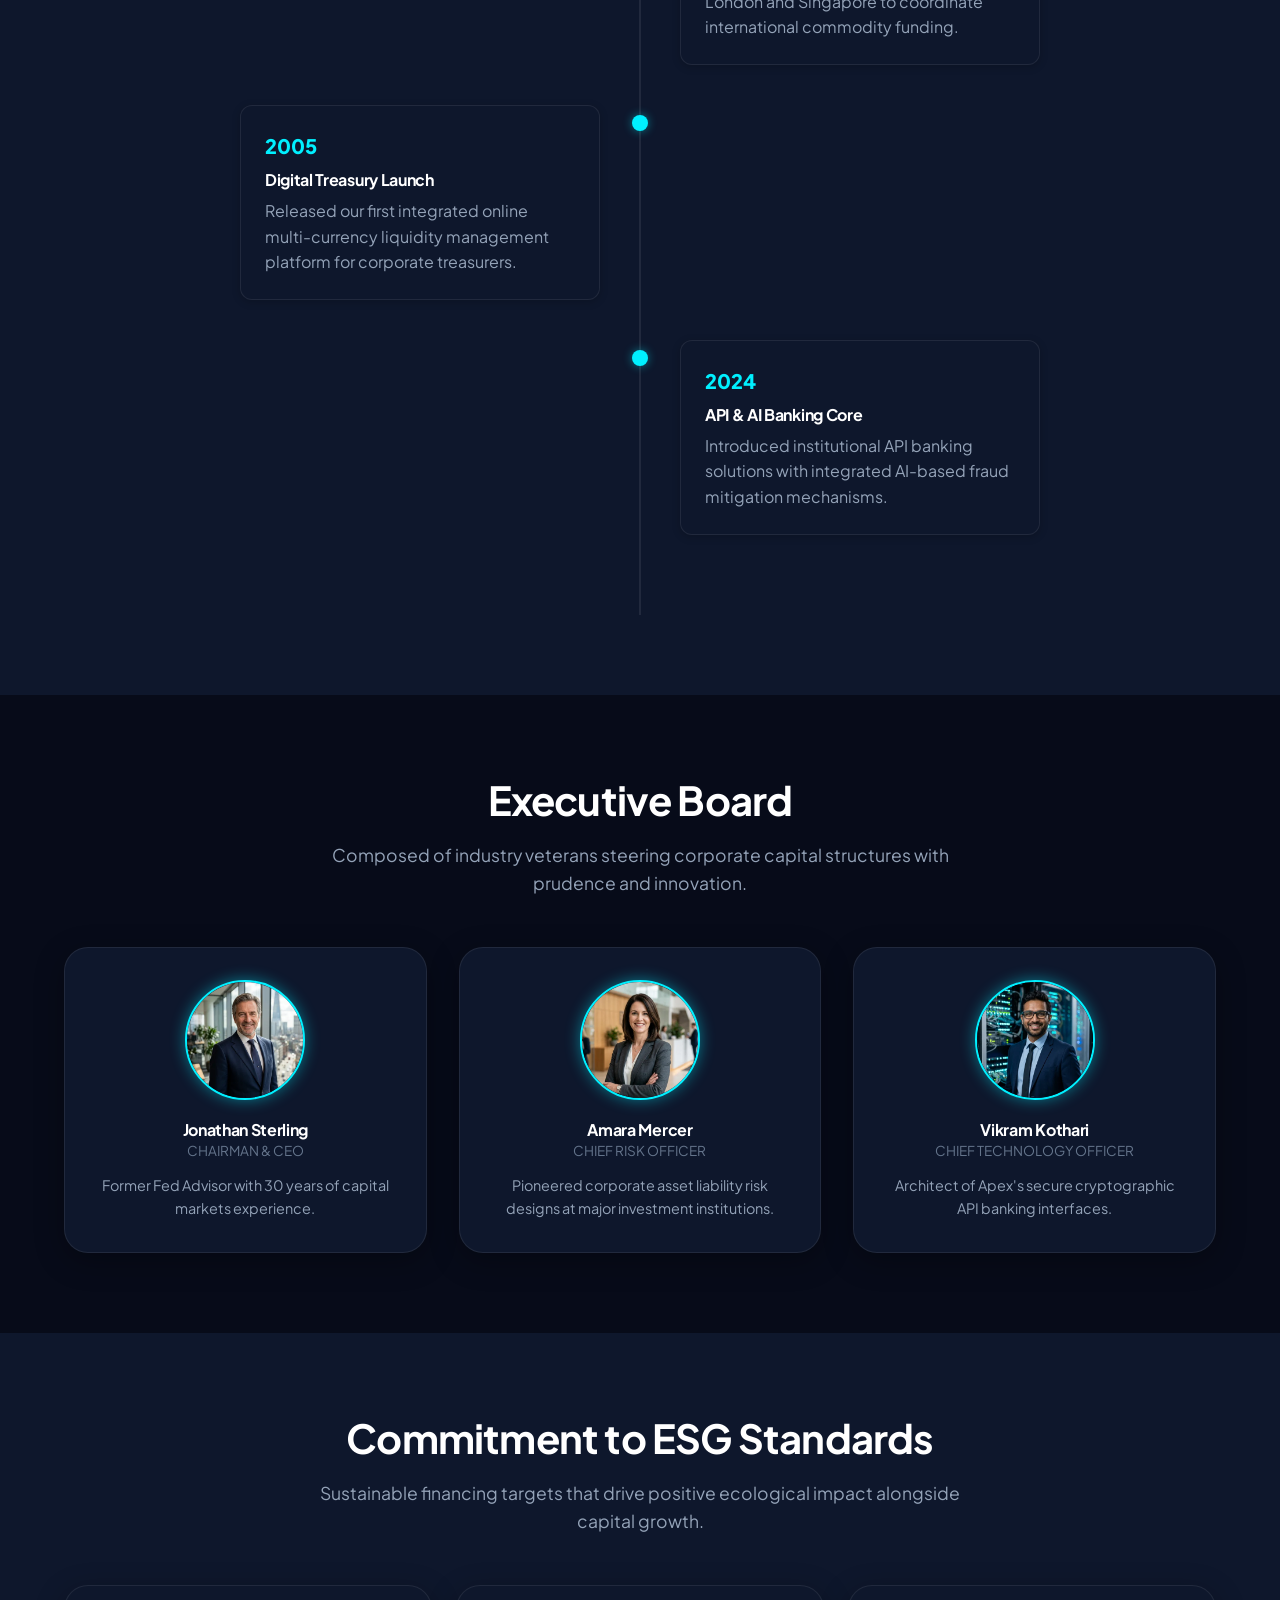
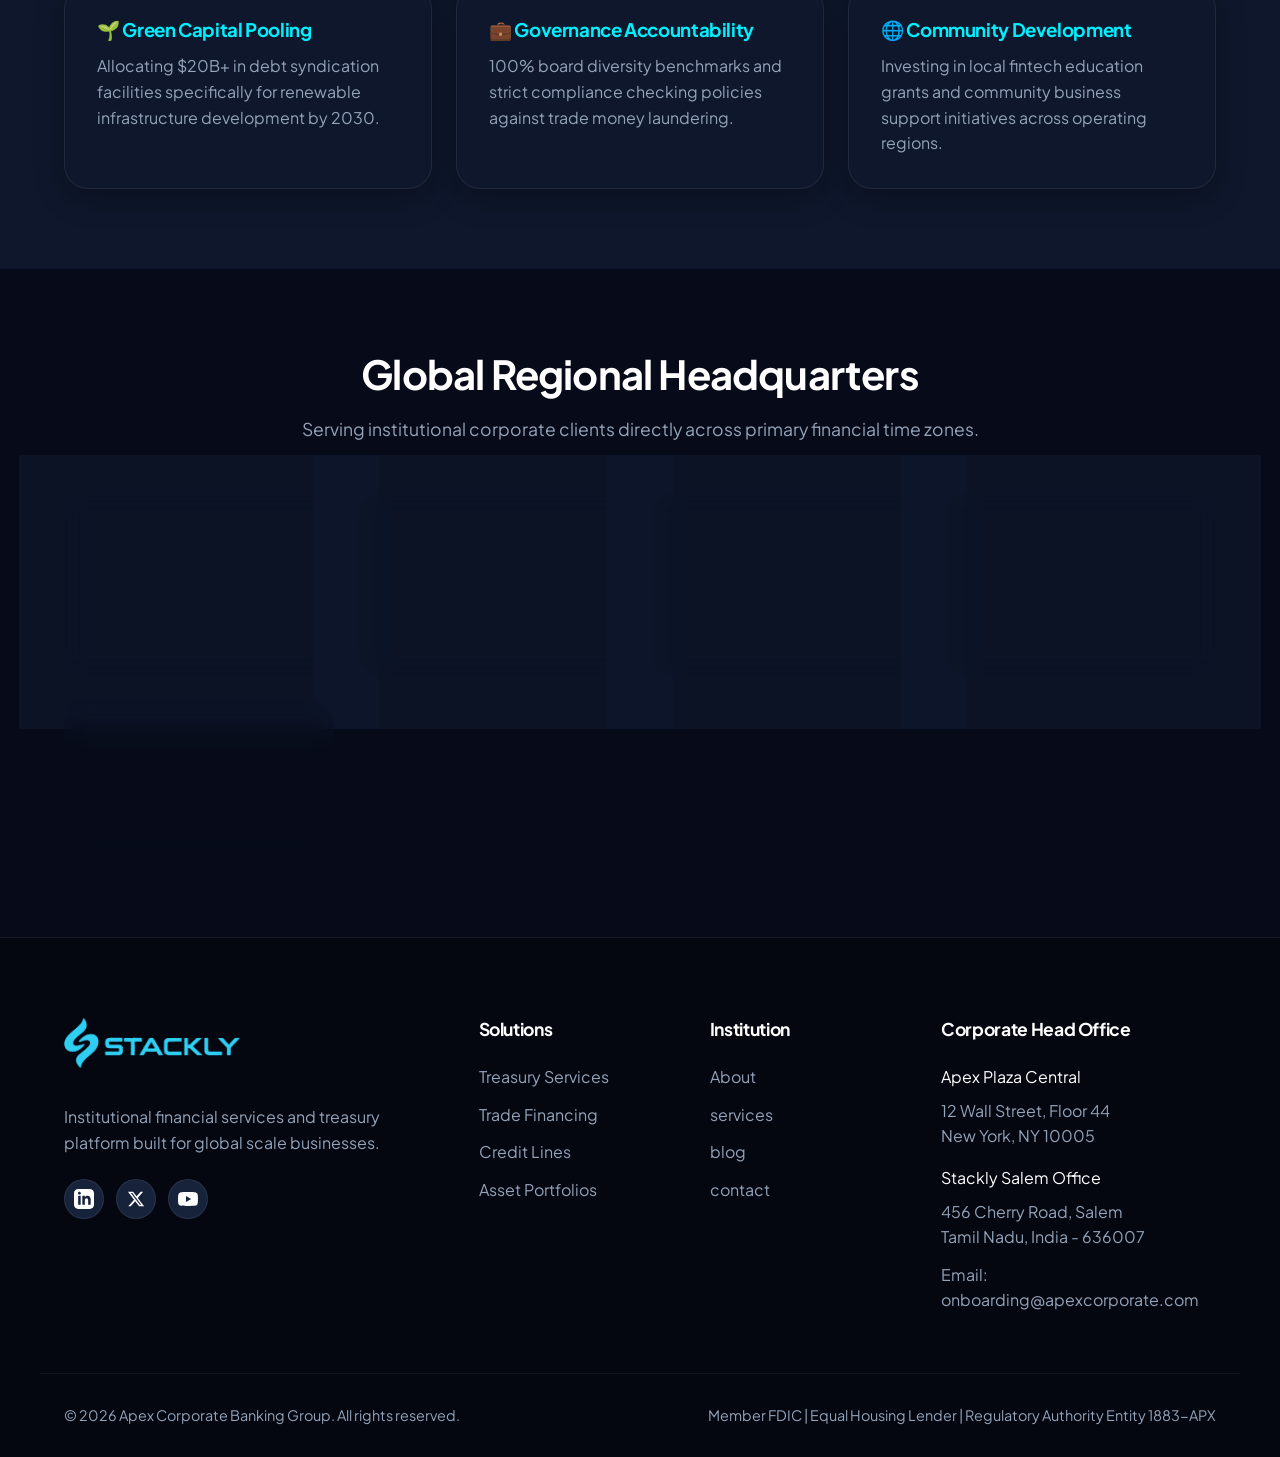
==== commit 7f7f8d5e: "Add files via upload" ====
--- a/about.html
+++ b/about.html
@@ -213,9 +213,21 @@
         </a>
         <p class="footer-desc">Institutional financial services and treasury platform built for global scale businesses.</p>
         <div class="social-links">
-          <a href="404.html" class="social-icon">Li</a>
-          <a href="404.html" class="social-icon">Tw</a>
-          <a href="404.html" class="social-icon">Yt</a>
+          <a href="404.html" class="social-icon" aria-label="LinkedIn">
+            <svg xmlns="http://www.w3.org/2000/svg" viewBox="0 0 24 24" fill="currentColor" width="20" height="20" style="display:block;">
+              <path d="M19 0h-14c-2.761 0-5 2.239-5 5v14c0 2.761 2.239 5 5 5h14c2.762 0 5-2.239 5-5v-14c0-2.761-2.238-5-5-5zm-11 19h-3v-11h3v11zm-1.5-12.268c-.966 0-1.75-.779-1.75-1.75s.784-1.75 1.75-1.75 1.75.779 1.75 1.75-.784 1.75-1.75 1.75zm13.5 12.268h-3v-5.604c0-3.368-4-3.113-4 0v5.604h-3v-11h3v1.765c1.396-2.586 7-2.777 7 2.476v6.759z"/>
+            </svg>
+          </a>
+          <a href="404.html" class="social-icon" aria-label="Twitter">
+            <svg xmlns="http://www.w3.org/2000/svg" viewBox="0 0 24 24" fill="currentColor" width="18" height="18" style="display:block;">
+              <path d="M18.244 2.25h3.308l-7.227 8.26 8.502 11.24H16.17l-5.214-6.817L4.99 21.75H1.68l7.73-8.835L1.254 2.25H8.08l4.713 6.231zm-1.161 17.52h1.833L7.084 4.126H5.117z"/>
+            </svg>
+          </a>
+          <a href="404.html" class="social-icon" aria-label="YouTube">
+            <svg xmlns="http://www.w3.org/2000/svg" viewBox="0 0 24 24" fill="currentColor" width="20" height="20" style="display:block;">
+              <path d="M23.498 6.163a3.003 3.003 0 0 0-2.11-2.11C19.518 3.545 12 3.545 12 3.545s-7.518 0-9.388.507a3.003 3.003 0 0 0-2.11 2.11C0 8.033 0 12 0 12s0 3.967.502 5.837a3.003 3.003 0 0 0 2.11 2.11c1.87.507 9.388.507 9.388.507s7.518 0 9.388-.507a3.003 3.003 0 0 0 2.11-2.11C24 15.967 24 12 24 12s0-3.967-.502-5.837zM9.545 15.568V8.432L15.818 12l-6.273 3.568z"/>
+            </svg>
+          </a>
         </div>
       </div>
       <div class="footer-col">
--- a/style.css
+++ b/style.css
@@ -189,24 +189,20 @@
   top: 0;
   left: 0;
   width: 100%;
+  height: 80px;
   z-index: 1000;
   transition: var(--transition);
-  padding: 20px 0;
+  display: flex;
+  align-items: center;
 }
 
 .header.scrolled {
-  padding: 12px 0;
   background: rgba(7, 11, 25, 0.85);
   backdrop-filter: blur(12px);
   -webkit-backdrop-filter: blur(12px);
   border-bottom: 1px solid var(--glass-border);
 }
 
-.header.scrolled .logo-img {
-  width: 80px;
-  height: 80px;
-}
-
 .nav-wrapper {
   display: flex;
   justify-content: space-between;
@@ -227,8 +223,8 @@
 }
 
 .logo-img {
-  width: 120px;
-  height: 120px;
+  height: 50px;
+  width: auto;
   object-fit: contain;
   border-radius: 6px;
   transition: var(--transition);
@@ -698,6 +694,7 @@
   color: var(--text-muted);
   font-size: 0.85rem;
   margin-bottom: 12px;
+  flex-wrap: wrap;
 }
 
 .blog-card h3 {
@@ -980,8 +977,12 @@
   }
 
   .hero-grid {
+    grid-template-columns: minmax(0, 1fr);
+    gap: 32px;
+  }
+
+  .blog-grid {
     grid-template-columns: 1fr;
-    gap: 32px;
   }
 
   .hero-content h1 {
@@ -1013,10 +1014,7 @@
     font-size: 2.5rem;
   }
 
-  .form-row {
-    grid-template-columns: 1fr;
-    gap: 0;
-  }
+
 
   .calc-results {
     grid-template-columns: 1fr;
@@ -1060,14 +1058,14 @@
   }
 }
 
-/* 481px to 768px (Tablets / Large Mobile) */
-@media screen and (max-width: 768px) {
+/* --- Tablets & Mobile View (max-width: 1024px) --- */
+@media screen and (max-width: 1024px) {
   /* Navigation Mobile Responsive Menu */
   .nav-links {
     position: fixed;
     top: 0;
     right: -100%;
-    width: 280px;
+    width: 100%;
     height: 100vh;
     background-color: var(--bg-secondary);
     border-left: 1px solid var(--glass-border);
@@ -1097,10 +1095,7 @@
     transform: rotate(-45deg) translate(5px, -5px);
   }
 
-  .logo-img {
-    width: 80px;
-    height: 80px;
-  }
+  /* Logo image height is constant */
 
   .nav-actions {
     margin-right: 0;
@@ -1123,7 +1118,13 @@
   }
 
   .hero-grid {
-    grid-template-columns: 1fr;
+    grid-template-columns: minmax(0, 1fr);
+  }
+
+  .hero-image-wrapper {
+    width: 100%;
+    overflow: hidden;
+    min-width: 0;
   }
 
   .hero-content {
@@ -1163,10 +1164,7 @@
     gap: 16px;
     text-align: center;
   }
-}
-
-/* 769px to 1024px (Laptops / Small Desktop) */
-@media screen and (max-width: 1024px) {
+
   .container {
     padding: 0 32px;
   }
@@ -1174,4 +1172,95 @@
   .hero-content h1 {
     font-size: 3rem;
   }
-}
+
+  .form-row {
+    grid-template-columns: 1fr;
+    gap: 0;
+  }
+}
+
+/* --- Custom Toast Notification --- */
+#custom-toast-container {
+  position: fixed;
+  bottom: 24px;
+  right: 24px;
+  display: flex;
+  flex-direction: column;
+  gap: 12px;
+  z-index: 10000;
+  max-width: 380px;
+  width: calc(100% - 48px);
+}
+
+.custom-toast {
+  background: rgba(14, 23, 44, 0.95);
+  backdrop-filter: blur(8px);
+  -webkit-backdrop-filter: blur(8px);
+  border: 1px solid var(--primary);
+  box-shadow: 0 4px 20px var(--primary-glow);
+  color: var(--text-primary);
+  padding: 16px 20px;
+  border-radius: var(--radius-md);
+  display: flex;
+  align-items: center;
+  gap: 12px;
+  font-size: 0.95rem;
+  font-weight: 500;
+  opacity: 0;
+  transform: translateY(20px);
+  transition: all 0.3s cubic-bezier(0.4, 0, 0.2, 1);
+}
+
+.custom-toast.show {
+  opacity: 1;
+  transform: translateY(0);
+}
+
+.custom-toast.success {
+  border-color: var(--accent);
+  box-shadow: 0 4px 20px rgba(16, 185, 129, 0.25);
+}
+
+.custom-toast.error {
+  border-color: var(--accent-red);
+  box-shadow: 0 4px 20px rgba(239, 68, 68, 0.25);
+}
+
+.toast-icon {
+  font-size: 1.2rem;
+  flex-shrink: 0;
+}
+
+.toast-message {
+  flex-grow: 1;
+}
+
+/* --- Responsive Services Elements --- */
+.hero-card-box {
+  background-color: var(--bg-tertiary);
+  border: 1px solid var(--glass-border);
+  border-radius: var(--radius-lg);
+  padding: 40px;
+}
+
+.hero-code-box {
+  background-color: #03060c;
+  border: 1px solid var(--glass-border);
+  border-radius: var(--radius-md);
+  padding: 24px;
+  font-family: 'Courier New', monospace;
+  font-size: 0.85rem;
+  color: var(--primary);
+  box-shadow: var(--shadow-md);
+  overflow-x: auto;
+  white-space: nowrap;
+}
+
+@media screen and (max-width: 480px) {
+  .hero-card-box {
+    padding: 20px;
+  }
+  .hero-code-box {
+    padding: 16px;
+  }
+}
